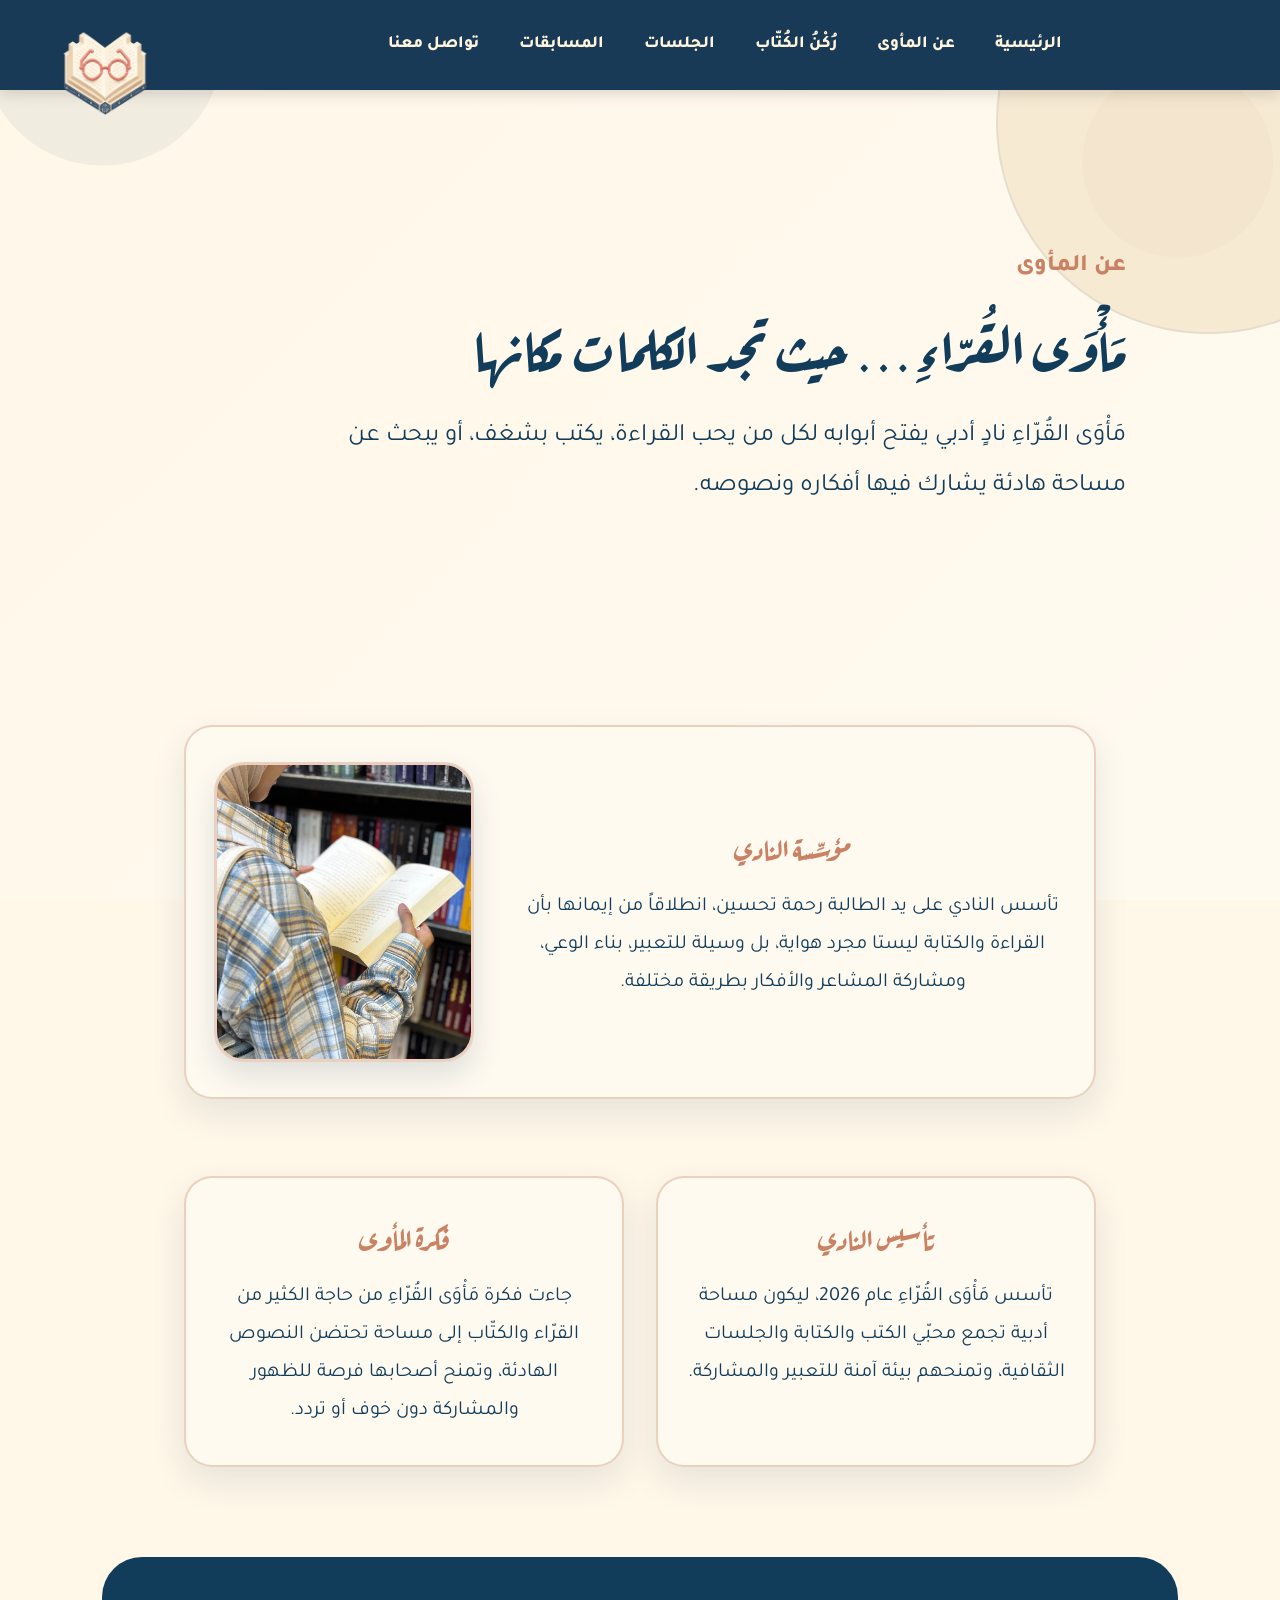
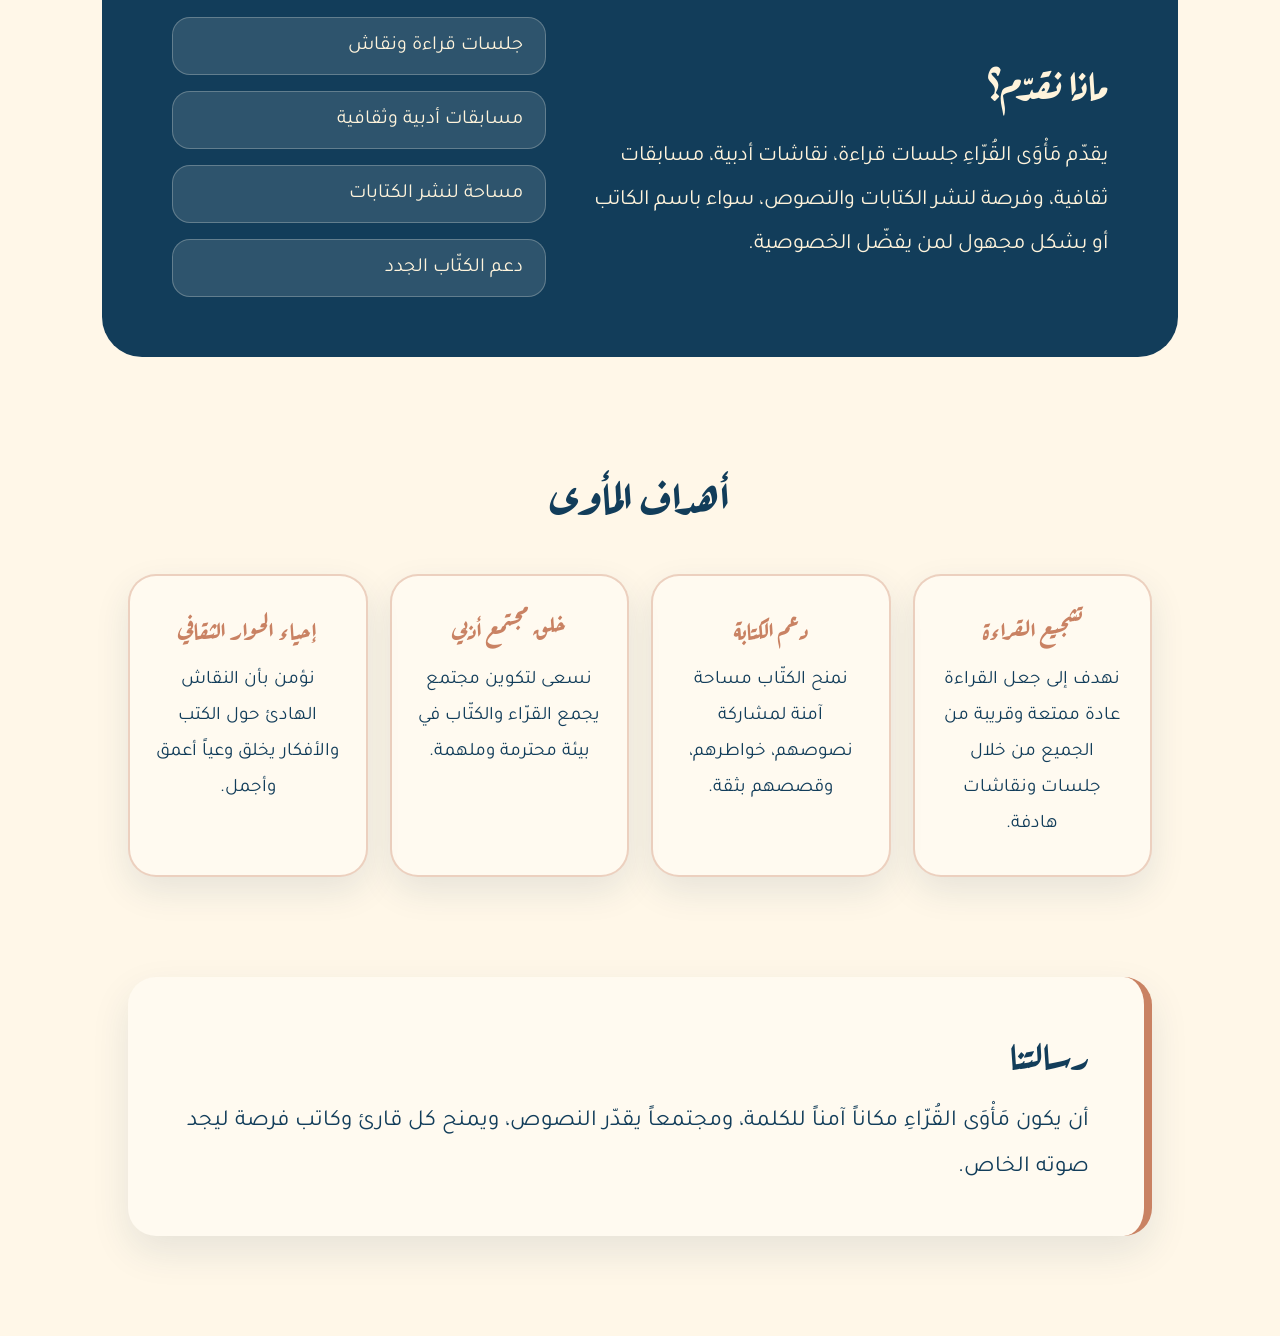
==== about.html @ 98de9f47 "Add files via upload" ====
<!DOCTYPE html>
<html lang="ar" dir="rtl">
<head>
  <meta charset="UTF-8">
  <meta name="viewport" content="width=device-width, initial-scale=1.0">
  <link rel="stylesheet" href="style.css">
  <link rel="icon" href="logo.png">
  <link href="https://fonts.googleapis.com/css2?family=Aref+Ruqaa:wght@400;700&display=swap" rel="stylesheet">
  <link href="https://fonts.googleapis.com/css2?family=Cairo:wght@500;700&display=swap" rel="stylesheet">
  <link href="https://fonts.googleapis.com/css2?family=Amiri:wght@400;700&display=swap" rel="stylesheet">
  <title>عن المأوى | مأوى القرّاء</title>
</head>
<body>
<header>
  <img src="logo.png" alt="شعار مأوى القرّاء" class="logo">
  <nav class="nav">
    <a href="index.html">الرئيسية</a>
    <a href="about.html">عن المأوى</a>
    <a href="writers.html">رُكْنُ الكُتّاب</a>
    <a href="sessions.html">الجلسات</a>
    <a href="competitions.html">المسابقات</a>
    <a href="contact.html">تواصل معنا</a>
  </nav>
</header>
<main class="about-page-new">
  <section class="about-intro">
    <span>عن المأوى</span>
    <h1>مَأْوَى القُرّاءِ… حيث تجد الكلمات مكانها</h1>
    <p>
      مَأْوَى القُرّاءِ نادٍ أدبي يفتح أبوابه لكل من يحب القراءة،
      يكتب بشغف، أو يبحث عن مساحة هادئة يشارك فيها أفكاره ونصوصه.
    </p>
  </section>

  <section class="about-details">
    <div class="info-card founder-card">
      <div class="founder-text">
        <h2>مؤسِّسة النادي</h2>
        <p>
          تأسس النادي على يد الطالبة رحمة تحسين، انطلاقاً من إيمانها بأن القراءة
          والكتابة ليستا مجرد هواية، بل وسيلة للتعبير، بناء الوعي، ومشاركة المشاعر
          والأفكار بطريقة مختلفة.
        </p>
      </div>
      <div class="founder-photo">
        <img src="founder.jpg" alt="مؤسِّسة النادي">
      </div>
    </div>

    <div class="info-card">
      <h2>تأسيس النادي</h2>
      <p>
        تأسس مَأْوَى القُرّاءِ عام 2026، ليكون مساحة أدبية تجمع محبّي الكتب
        والكتابة والجلسات الثقافية، وتمنحهم بيئة آمنة للتعبير والمشاركة.
      </p>
    </div>

    <div class="info-card">
      <h2>فكرة المأوى</h2>
      <p>
        جاءت فكرة مَأْوَى القُرّاءِ من حاجة الكثير من القرّاء والكتّاب إلى مساحة
        تحتضن النصوص الهادئة، وتمنح أصحابها فرصة للظهور والمشاركة دون خوف أو تردد.
      </p>
    </div>
  </section>

  <section class="club-section">
    <div class="club-text">
      <h2>ماذا نقدّم؟</h2>
      <p>
        يقدّم مَأْوَى القُرّاءِ جلسات قراءة، نقاشات أدبية، مسابقات ثقافية،
        وفرصة لنشر الكتابات والنصوص، سواء باسم الكاتب أو بشكل مجهول لمن
        يفضّل الخصوصية.
      </p>
    </div>

    <div class="club-points">
      <p>جلسات قراءة ونقاش</p>
      <p>مسابقات أدبية وثقافية</p>
      <p>مساحة لنشر الكتابات</p>
      <p>دعم الكتّاب الجدد</p>
    </div>
  </section>

  <section class="goals-new">
    <h2>أهداف المأوى</h2>
    <div class="goals-grid">
      <div class="goal-box">
        <h3>تشجيع القراءة</h3>
        <p>نهدف إلى جعل القراءة عادة ممتعة وقريبة من الجميع من خلال جلسات ونقاشات هادفة.</p>
      </div>
      <div class="goal-box">
        <h3>دعم الكتابة</h3>
        <p>نمنح الكتّاب مساحة آمنة لمشاركة نصوصهم، خواطرهم، وقصصهم بثقة.</p>
      </div>
      <div class="goal-box">
        <h3>خلق مجتمع أدبي</h3>
        <p>نسعى لتكوين مجتمع يجمع القرّاء والكتّاب في بيئة محترمة وملهمة.</p>
      </div>
      <div class="goal-box">
        <h3>إحياء الحوار الثقافي</h3>
        <p>نؤمن بأن النقاش الهادئ حول الكتب والأفكار يخلق وعياً أعمق وأجمل.</p>
      </div>
    </div>
  </section>

  <section class="about-message">
    <h2>رسالتنا</h2>
    <p>
      أن يكون مَأْوَى القُرّاءِ مكاناً آمناً للكلمة، ومجتمعاً يقدّر النصوص،
      ويمنح كل قارئ وكاتب فرصة ليجد صوته الخاص.
    </p>
  </section>
</main>
</body>
</html>
---- style.css ----
@import url('https://fonts.googleapis.com/css2?family=Aref+Ruqaa:wght@400;700&family=Amiri:wght@400;700&family=Cairo:wght@400;600;700;800&family=Tajawal:wght@400;500;700;800&display=swap');

:root {
  --blue: #123d5a;
  --blue-dark: #0f3048;
  --blue-header: #183a56;
  --cream: #fff7e8;
  --cream-light: #fffaf0;
  --cream-text: #fff4dc;
  --gold: #f4e6c8;
  --peach: #c98263;
  --peach-light: #d89a7a;
  --text: #2b4a60;
  --border: rgba(201, 130, 99, 0.35);
  --shadow: rgba(18, 61, 90, 0.12);
}

* {
  margin: 0;
  padding: 0;
  box-sizing: border-box;
}

html {
  scroll-behavior: smooth;
}

body {
  background-color: var(--cream);
  color: var(--blue);
  direction: rtl;
  font-family: 'Tajawal', sans-serif;
}

body,
input,
select,
textarea,
button,
a {
  font-family: 'Tajawal', sans-serif;
}

h1,
h2,
h3,
.writers-card h2,
.published-writings h2,
.writing-card h3 {
  font-family: 'Aref Ruqaa', serif;
}

a {
  text-decoration: none;
}

img {
  max-width: 100%;
  display: block;
}

header {
  width: 100%;
  height: 90px;
  background-color: var(--blue-header);
  display: flex;
  align-items: center;
  justify-content: center;
  position: relative;
  box-shadow: 0 4px 14px rgba(0, 0, 0, 0.14);
  overflow: visible;
  z-index: 20;
}

.logo {
  width: 140px;
  height: auto;
  position: absolute;
  left: 55px;
  top: 15px;
  z-index: 10;
}

.nav {
  display: flex;
  align-items: center;
  justify-content: center;
  gap: 70px;
}

.nav a {
  color: var(--cream-text);
  font-size: 18px;
  font-weight: 800;
  transition: 0.3s ease;
}

.nav a:hover,
.nav a:focus {
  color: #d98b6f;
  transform: translateY(-3px);
  outline: none;
}

.nav button:focus {
  border: 2px solid var(--peach-light);
  outline: none;
}

.hero {
  min-height: calc(100vh - 90px);
  background: linear-gradient(135deg, #f8f0e3, #fff9ee);
  display: flex;
  align-items: center;
  justify-content: space-around;
  gap: 45px;
  direction: rtl;
  position: relative;
  overflow: hidden;
  padding: 60px 8%;
}

.hero::before {
  content: '';
  position: absolute;
  width: 420px;
  height: 420px;
  background-color: rgba(232, 214, 176, 0.28);
  border-radius: 50%;
  top: -120px;
  right: -120px;
}

.hero::after {
  content: '';
  position: absolute;
  width: 300px;
  height: 300px;
  border: 2px solid rgba(24, 58, 86, 0.08);
  border-radius: 50%;
  bottom: -100px;
  left: -80px;
}

.hero-content {
  position: relative;
  z-index: 2;
  text-align: right;
}

.hero-content h1 {
  color: var(--blue-header);
  font-size: 62px;
  margin-bottom: 18px;
}

.hero-content p {
  color: var(--text);
  font-family: 'Amiri', serif;
  font-size: 26px;
  font-weight: 400;
  line-height: 1.8;
  margin-bottom: 32px;
}

.hero-content button,
.hero-btn {
  display: inline-block;
  background-color: var(--blue);
  color: var(--cream-text);
  border: 2px solid var(--peach);
  padding: 14px 42px;
  border-radius: 30px;
  font-size: 18px;
  font-weight: 800;
  cursor: pointer;
  transition: 0.3s ease;
}

.hero-content button:hover,
.hero-btn:hover {
  background-color: var(--blue-dark);
  transform: translateY(-3px);
}

.hero-logo {
  width: 330px;
  position: relative;
  z-index: 2;
  filter: drop-shadow(0 15px 25px rgba(0, 0, 0, 0.18));
}

.join-page,
.thanks-page {
  min-height: calc(100vh - 90px);
  background-color: var(--cream);
  display: flex;
  align-items: center;
  justify-content: center;
  padding: 70px 10%;
  direction: rtl;
  position: relative;
  overflow: hidden;
}

.join-card,
.thanks-card,
.writers-card {
  width: 100%;
  max-width: 780px;
  background-color: var(--cream-light);
  border: 2px solid var(--border);
  border-radius: 35px;
  padding: 55px 60px;
  text-align: center;
  box-shadow: 0 18px 45px var(--shadow);
  position: relative;
  z-index: 1;
}

.join-label,
.writers-label {
  display: inline-block;
  color: var(--peach);
  font-size: 22px;
  font-weight: 800;
  margin-bottom: 15px;
}

.join-card h1,
.writers-card h2 {
  color: var(--blue);
  font-size: 42px;
  margin-bottom: 18px;
}

.join-card p,
.form-note {
  color: var(--blue);
  font-size: 20px;
  line-height: 1.9;
  margin-bottom: 32px;
}

.join-form,
.writers-form {
  display: flex;
  flex-direction: column;
  gap: 18px;
}

.join-form input,
.join-form textarea,
.writers-form input,
.writers-form select,
.writers-form textarea {
  width: 100%;
  padding: 16px 20px;
  border: 2px solid var(--border);
  border-radius: 18px;
  background-color: #fff;
  color: var(--blue);
  font-size: 18px;
  outline: none;
  direction: rtl;
}

.join-form textarea,
.writers-form textarea {
  min-height: 150px;
  resize: vertical;
  line-height: 1.8;
}

.join-form input:focus,
.join-form textarea:focus,
.writers-form input:focus,
.writers-form select:focus,
.writers-form textarea:focus {
  border-color: var(--peach);
  box-shadow: 0 0 0 4px rgba(201, 130, 99, 0.12);
}

.join-form button,
.writers-form button,
.thanks-btn {
  align-self: center;
  display: inline-block;
  background-color: var(--blue);
  color: var(--cream-text);
  border: 2px solid var(--peach);
  padding: 14px 48px;
  border-radius: 30px;
  font-size: 20px;
  font-weight: 800;
  cursor: pointer;
  transition: 0.3s ease;
}

.join-form button:hover,
.writers-form button:hover,
.thanks-btn:hover {
  background-color: var(--blue-dark);
  transform: translateY(-3px);
  box-shadow: 0 8px 20px rgba(18, 61, 90, 0.15);
}

.thanks-page::before,
.about-hero::before {
  content: '';
  position: absolute;
  width: 420px;
  height: 420px;
  border-radius: 50%;
  background-color: rgba(238, 222, 190, 0.45);
  top: 40px;
  right: 80px;
  z-index: 0;
}

.thanks-page::after,
.about-hero::after {
  content: '';
  position: absolute;
  width: 320px;
  height: 320px;
  border: 3px solid rgba(18, 61, 90, 0.08);
  border-radius: 50%;
  bottom: 45px;
  left: 70px;
  z-index: 0;
}

.thanks-icon {
  width: 75px;
  height: 75px;
  margin: 0 auto 25px;
  background-color: var(--blue);
  color: var(--cream-text);
  border: 2px solid var(--peach);
  border-radius: 50%;
  display: flex;
  align-items: center;
  justify-content: center;
  font-size: 42px;
  font-weight: 800;
}

.thanks-card h1 {
  color: var(--blue);
  font-size: 44px;
  margin-bottom: 22px;
}

.thanks-card p {
  color: var(--blue);
  font-size: 23px;
  line-height: 2;
  margin-bottom: 35px;
}

.about-hero {
  min-height: calc(100vh - 90px);
  background-color: var(--cream);
  display: flex;
  align-items: center;
  justify-content: space-between;
  gap: 45px;
  padding: 80px 10%;
  direction: rtl;
  position: relative;
  overflow: hidden;
}

.about-text {
  width: 55%;
  position: relative;
  z-index: 1;
}

.about-text span,
.about-intro span {
  display: inline-block;
  color: var(--peach);
  font-size: 24px;
  font-weight: 800;
  margin-bottom: 18px;
}

.about-text h1 {
  color: var(--blue);
  font-size: 52px;
  line-height: 1.5;
  margin-bottom: 25px;
}

.about-text p {
  color: var(--blue);
  font-size: 24px;
  line-height: 2;
  max-width: 760px;
}

.about-image {
  width: 38%;
  display: flex;
  justify-content: center;
  position: relative;
  z-index: 1;
}

.about-image img {
  width: 360px;
  filter: drop-shadow(0 18px 30px rgba(18, 61, 90, 0.12));
}

.about-goals,
.published-writings,
.writers-form-section {
  background-color: var(--cream);
  padding: 70px 10% 100px;
  text-align: center;
  direction: rtl;
}

.about-goals h2,
.published-writings h2 {
  color: var(--blue);
  font-size: 44px;
  margin-bottom: 45px;
}

.goals-container,
.writings-list {
  display: grid;
  grid-template-columns: repeat(3, 1fr);
  gap: 28px;
}

.goal-card,
.writing-card,
.info-card,
.goal-box {
  background-color: var(--cream-light);
  border: 2px solid var(--border);
  border-radius: 28px;
  padding: 35px 28px;
  box-shadow: 0 14px 35px rgba(18, 61, 90, 0.10);
  transition: 0.3s ease;
}

.goal-card:hover,
.writing-card:hover,
.info-card:hover {
  transform: translateY(-7px);
  box-shadow: 0 20px 45px rgba(18, 61, 90, 0.14);
}

.goal-card h3,
.writing-type,
.writing-card small,
.info-card h2,
.goal-box h3 {
  color: var(--peach);
  font-weight: 800;
}

.goal-card h3,
.writing-card h3 {
  font-size: 28px;
  margin-bottom: 16px;
}

.goal-card p,
.writing-card p,
.info-card p,
.goal-box p {
  color: var(--blue);
  font-size: 19px;
  line-height: 1.9;
}

.about-page-new {
  background-color: var(--cream);
  color: var(--blue);
  direction: rtl;
  overflow: hidden;
}

.about-intro {
  min-height: calc(75vh - 90px);
  padding: 100px 12%;
  display: flex;
  flex-direction: column;
  justify-content: center;
  position: relative;
}

.about-intro::before {
  content: '';
  position: absolute;
  width: 520px;
  height: 520px;
  border-radius: 50%;
  background-color: rgba(238, 222, 190, 0.55);
  left: -120px;
  top: 40px;
}

.about-intro h1,
.about-intro p,
.about-intro span {
  position: relative;
  z-index: 1;
}

.about-intro h1 {
  max-width: 850px;
  font-size: 58px;
  line-height: 1.5;
  margin-bottom: 25px;
}

.about-intro p {
  max-width: 850px;
  font-size: 25px;
  line-height: 2;
}

.about-details {
  padding: 50px 10% 90px;
  display: grid;
  grid-template-columns: repeat(2, minmax(300px, 440px));
  justify-content: center;
  gap: 32px;
}

.info-card h2 {
  font-size: 32px;
  margin-bottom: 20px;
  text-align: center;
}

.info-card p {
  text-align: center;
}

.club-section {
  background-color: var(--blue);
  color: var(--cream-text);
  margin: 0 8%;
  border-radius: 40px;
  padding: 60px 70px;
  display: flex;
  align-items: center;
  justify-content: space-between;
  gap: 45px;
}

.club-text {
  width: 55%;
}

.club-text h2 {
  font-size: 42px;
  margin-bottom: 22px;
}

.club-text p {
  font-size: 22px;
  line-height: 2;
}

.club-points {
  width: 40%;
  display: grid;
  grid-template-columns: 1fr;
  gap: 16px;
}

.club-points p {
  background-color: rgba(255, 250, 240, 0.12);
  border: 1px solid rgba(255, 250, 240, 0.25);
  border-radius: 18px;
  padding: 16px 22px;
  font-size: 20px;
}

.goals-new {
  padding: 100px 10%;
  text-align: center;
}

.goals-new h2 {
  font-size: 46px;
  margin-bottom: 45px;
}

.goals-grid {
  display: grid;
  grid-template-columns: repeat(4, 1fr);
  gap: 22px;
}

.goal-box {
  padding: 32px 25px;
}

.goal-box h3 {
  font-size: 25px;
  margin-bottom: 16px;
}

.about-message {
  margin: 0 10% 100px;
  background-color: var(--cream-light);
  border-right: 8px solid var(--peach);
  border-radius: 28px;
  padding: 45px 55px;
  box-shadow: 0 16px 38px rgba(18, 61, 90, 0.10);
}

.about-message h2 {
  font-size: 38px;
  margin-bottom: 18px;
}

.about-message p {
  font-size: 23px;
  line-height: 2;
}

.founder-card {
  grid-column: 1 / -1;
  max-width: 980px;
  margin: 0 auto 45px;
  display: flex;
  align-items: center;
  justify-content: center;
  gap: 45px;
  padding: 45px 55px;
  text-align: right;
}

.founder-photo {
  width: 260px;
  height: 300px;
  flex-shrink: 0;
  border-radius: 30px;
  overflow: hidden;
  border: 3px solid var(--border);
  box-shadow: 0 14px 30px rgba(18, 61, 90, 0.14);
}

.founder-photo img {
  width: 100%;
  height: 100%;
  object-fit: cover;
  object-position: center;
}

.founder-text {
  max-width: 560px;
}

.founder-text h2 {
  color: var(--peach);
  font-size: 34px;
  margin-bottom: 20px;
}

.founder-text p {
  color: var(--blue);
  font-size: 21px;
  line-height: 2;
}

.published-writings {
  padding-top: 70px;
}

.published-writings h2 {
  margin-bottom: 12px;
}

.published-note {
  color: var(--peach);
  font-size: 21px;
  margin-bottom: 45px;
}

.writing-card {
  text-align: right;
}

.writing-type {
  display: inline-block;
  font-size: 18px;
  margin-bottom: 14px;
}

.writing-card p {
  margin-bottom: 20px;
  white-space: pre-line;
}

.writing-card small {
  font-size: 16px;
}

.writers-form-section {
  padding-bottom: 50px;
  display: flex;
  justify-content: center;
}

.writers-card {
  overflow: hidden;
}

.writers-card::before {
  content: '';
  position: absolute;
  width: 180px;
  height: 180px;
  border-radius: 50%;
  background-color: rgba(238, 222, 190, 0.35);
  top: -70px;
  right: -70px;
}

.writers-card > * {
  position: relative;
  z-index: 1;
}

@media (max-width: 1000px) {
  header {
    height: auto;
    min-height: 90px;
    padding: 18px 20px;
  }

  .logo {
    position: static;
    width: 115px;
    margin-left: 25px;
  }

  .nav {
    gap: 28px;
    flex-wrap: wrap;
  }

  .hero,
  .about-hero,
  .club-section,
  .founder-card {
    flex-direction: column;
    text-align: center;
  }

  .hero-content,
  .about-text {
    text-align: center;
  }

  .about-text,
  .about-image,
  .club-text,
  .club-points {
    width: 100%;
  }

  .goals-container,
  .writings-list,
  .goals-grid {
    grid-template-columns: repeat(2, 1fr);
  }
}

@media (max-width: 650px) {
  .nav {
    gap: 16px;
  }

  .nav a {
    font-size: 15px;
  }

  .hero-content h1,
  .about-intro h1 {
    font-size: 40px;
  }

  .hero-content p,
  .about-intro p,
  .about-text p,
  .thanks-card p {
    font-size: 19px;
  }

  .join-card,
  .thanks-card,
  .writers-card,
  .about-message,
  .club-section,
  .founder-card {
    padding: 35px 25px;
  }

  .goals-container,
  .writings-list,
  .goals-grid,
  .about-details {
    grid-template-columns: 1fr;
  }
}
.page-section {
  min-height: calc(100vh - 90px);
  background-color: #fff7e8;
  padding: 90px 10%;
  text-align: center;
  direction: rtl;
}

.section-label {
  display: inline-block;
  color: #c98263;
  font-size: 22px;
  font-weight: bold;
  margin-bottom: 16px;
}

.page-section h1,
.contact-card h1 {
  color: #123d5a;
  font-size: 48px;
  margin-bottom: 22px;
}

.page-section > p,
.contact-card p {
  color: #123d5a;
  font-size: 22px;
  line-height: 2;
  max-width: 850px;
  margin: 0 auto 45px;
}

.cards-grid {
  display: grid;
  grid-template-columns: repeat(3, 1fr);
  gap: 28px;
  margin-top: 35px;
}

.info-card {
  background-color: #fffaf0;
  border: 2px solid rgba(201, 130, 99, 0.35);
  border-radius: 28px;
  padding: 35px 28px;
  box-shadow: 0 14px 35px rgba(18, 61, 90, 0.10);
  transition: 0.3s;
}

.info-card:hover {
  transform: translateY(-7px);
}

.info-card h2 {
  color: #c98263;
  font-size: 30px;
  margin-bottom: 18px;
}

.info-card p {
  color: #123d5a;
  font-size: 20px;
  line-height: 1.9;
}

.contact-page {
  min-height: calc(100vh - 90px);
  background-color: #fff7e8;
  display: flex;
  justify-content: center;
  align-items: center;
  padding: 80px 10%;
  direction: rtl;
}

.contact-card {
  width: 100%;
  max-width: 760px;
  background-color: #fffaf0;
  border: 2px solid rgba(201, 130, 99, 0.35);
  border-radius: 35px;
  padding: 55px 60px;
  text-align: center;
  box-shadow: 0 18px 45px rgba(18, 61, 90, 0.12);
}

.contact-form {
  display: flex;
  flex-direction: column;
  gap: 18px;
}

.contact-form input,
.contact-form textarea {
  width: 100%;
  padding: 16px 20px;
  border: 2px solid rgba(201, 130, 99, 0.35);
  border-radius: 18px;
  background-color: #fff;
  color: #123d5a;
  font-size: 18px;
  outline: none;
  direction: rtl;
  font-family: 'Tajawal', sans-serif;
}

.contact-form textarea {
  min-height: 150px;
  resize: none;
  line-height: 1.8;
}

.contact-form input:focus,
.contact-form textarea:focus {
  border-color: #c98263;
  box-shadow: 0 0 0 4px rgba(201, 130, 99, 0.12);
}

.contact-form button {
  align-self: center;
  background-color: #123d5a;
  color: #fff4dc;
  border: 2px solid #c98263;
  padding: 14px 48px;
  border-radius: 30px;
  font-size: 20px;
  font-weight: bold;
  cursor: pointer;
  transition: 0.3s;
}

.contact-form button:hover {
  background-color: #0f3048;
  transform: translateY(-3px);
}

@media (max-width: 900px) {
  .cards-grid {
    grid-template-columns: 1fr;
  }

  .page-section h1,
  .contact-card h1 {
    font-size: 38px;
  }

  .page-section > p,
  .contact-card p {
    font-size: 20px;
  }
}
.empty-card {
  max-width: 720px;
  margin: 40px auto 0;
  background-color: #fffaf0;
  border: 2px solid rgba(201, 130, 99, 0.35);
  border-radius: 35px;
  padding: 55px 60px;
  text-align: center;
  box-shadow: 0 18px 45px rgba(18, 61, 90, 0.12);
}

.empty-card h2 {
  color: #123d5a;
  font-size: 34px;
  margin-bottom: 20px;
}

.empty-card p {
  color: #123d5a;
  font-size: 22px;
  line-height: 2;
}

.contact-links {
  display: flex;
  flex-direction: column;
  gap: 18px;
  margin-top: 35px;
  align-items: center;
}

.contact-links a {
  width: 100%;
  max-width: 430px;
  text-decoration: none;
  background-color: #123d5a;
  color: #fff4dc;
  border: 2px solid #c98263;
  border-radius: 28px;
  padding: 15px 25px;
  font-size: 20px;
  font-weight: bold;
  transition: 0.3s;
  font-family: 'Tajawal', sans-serif;
}

.contact-links a:hover {
  background-color: #0f3048;
  transform: translateY(-3px);
  box-shadow: 0 8px 20px rgba(18, 61, 90, 0.15);
}
.team-section {
  background-color: #fff7e8;
  padding: 90px 8%;
  direction: rtl;
  overflow: hidden;
}

.team-heading {
  text-align: center;
  margin-bottom: 55px;
}

.team-heading span {
  display: inline-block;
  color: #c98263;
  font-size: 22px;
  font-weight: 800;
  margin-bottom: 12px;
}

.team-heading h2 {
  color: #123d5a;
  font-size: 48px;
  margin-bottom: 15px;
  font-family: 'Aref Ruqaa', serif;
}

.team-heading p {
  color: #2b4a60;
  font-size: 21px;
  line-height: 1.9;
  max-width: 720px;
  margin: 0 auto;
}

.team-slider {
  display: flex;
  gap: 28px;
  overflow-x: auto;
  scroll-snap-type: x mandatory;
  padding: 15px 5px 35px;
}

.team-slider::-webkit-scrollbar {
  height: 8px;
}

.team-slider::-webkit-scrollbar-track {
  background-color: rgba(18, 61, 90, 0.08);
  border-radius: 20px;
}

.team-slider::-webkit-scrollbar-thumb {
  background-color: #c98263;
  border-radius: 20px;
}

.team-card {
  min-width: 285px;
  background-color: #fffaf0;
  border: 2px solid rgba(18, 61, 90, 0.85);
  border-radius: 32px;
  padding: 38px 25px 35px;
  text-align: center;
  box-shadow: 10px 12px 0 rgba(18, 61, 90, 0.10);
  scroll-snap-align: center;
  transition: 0.3s ease;
}

.team-card:hover {
  transform: translateY(-8px);
  box-shadow: 12px 16px 0 rgba(18, 61, 90, 0.13);
}

.team-img {
  width: 145px;
  height: 145px;
  margin: 0 auto 28px;
  border-radius: 50%;
  padding: 6px;
  background-color: #ffd9b0;
  position: relative;
}

.team-img::after {
  content: "";
  position: absolute;
  width: 100%;
  height: 100%;
  background-color: #07143b;
  border-radius: 50%;
  right: -9px;
  bottom: -9px;
  z-index: 0;
}

.team-img img {
  width: 100%;
  height: 100%;
  object-fit: cover;
  object-position: center;
  border-radius: 50%;
  position: relative;
  z-index: 1;
}

.empty-photo {
  background: linear-gradient(135deg, #ffe2b6, #e26f58);
}

.empty-photo::before {
  content: "";
  width: 100%;
  height: 100%;
  background-color: #e96b56;
  border-radius: 50%;
  display: block;
  position: relative;
  z-index: 1;
}

.team-card h3 {
  color: #07143b;
  font-size: 28px;
  margin-bottom: 10px;
  font-family: 'Tajawal', sans-serif;
  font-weight: 800;
}

.team-card p {
  color: #c98263;
  font-size: 19px;
  font-weight: 700;
}

@media (max-width: 768px) {
  .team-section {
    padding: 70px 6%;
  }

  .team-heading h2 {
    font-size: 38px;
  }

  .team-card {
    min-width: 250px;
  }

  .team-img {
    width: 125px;
    height: 125px;
  }
}
/* خلفية موحدة لكل صفحات الموقع */
body {
  background-color: #fff7e8;
  background-image:
    radial-gradient(circle at 8% 5%, rgba(18, 61, 90, 0.06) 0 120px, transparent 121px),
    radial-gradient(circle at 92% 18%, rgba(201, 130, 99, 0.08) 0 95px, transparent 96px),
    linear-gradient(135deg, #fff7e8, #fffaf0);
  background-attachment: fixed;
}

/* نخلي السكشنات تاخذ نفس الخلفية وما تختلف */
.hero,
.about-page-new,
.about-intro,
.about-details,
.goals-new,
.page-section,
.contact-page,
.join-page,
.thanks-page,
.writers-form-section,
.published-writings,
.team-section {
  background: transparent !important;
}

/* زخرفة ناعمة موحدة للصفحات الداخلية */
.page-section,
.contact-page,
.join-page,
.thanks-page,
.writers-form-section,
.published-writings,
.about-intro,
.team-section {
  position: relative;
  overflow: hidden;
}

.page-section::before,
.contact-page::before,
.join-page::before,
.thanks-page::before,
.writers-form-section::before,
.published-writings::before,
.about-intro::before,
.team-section::before {
  content: "";
  position: absolute;
  width: 420px;
  height: 420px;
  border: 2px solid rgba(18, 61, 90, 0.07);
  border-radius: 50%;
  top: -180px;
  right: -140px;
  z-index: 0;
}

.page-section > *,
.contact-page > *,
.join-page > *,
.thanks-page > *,
.writers-form-section > *,
.published-writings > *,
.about-intro > *,
.team-section > * {
  position: relative;
  z-index: 1;
}
.team-icon-link {
  width: 42px;
  height: 42px;
  background-color: #fff4dc;
  color: #123d5a !important;
  border: 2px solid #c98263;
  border-radius: 50%;
  display: flex;
  align-items: center;
  justify-content: center;
  font-size: 22px !important;
  transition: 0.3s ease;
}

.team-icon-link:hover {
  background-color: #c98263;
  color: #fff4dc !important;
  transform: translateY(-3px);
}
.logo {
  width: 120px;
  height: auto;
  position: absolute;
  left: 45px;
  top: 12px;
  z-index: 10;
}

.nav {
  display: flex;
  gap: 40px;
  align-items: center;
  justify-content: center;
  padding-left: 170px;
}

.nav a {
  font-size: 17px;
  font-weight: 800;
}
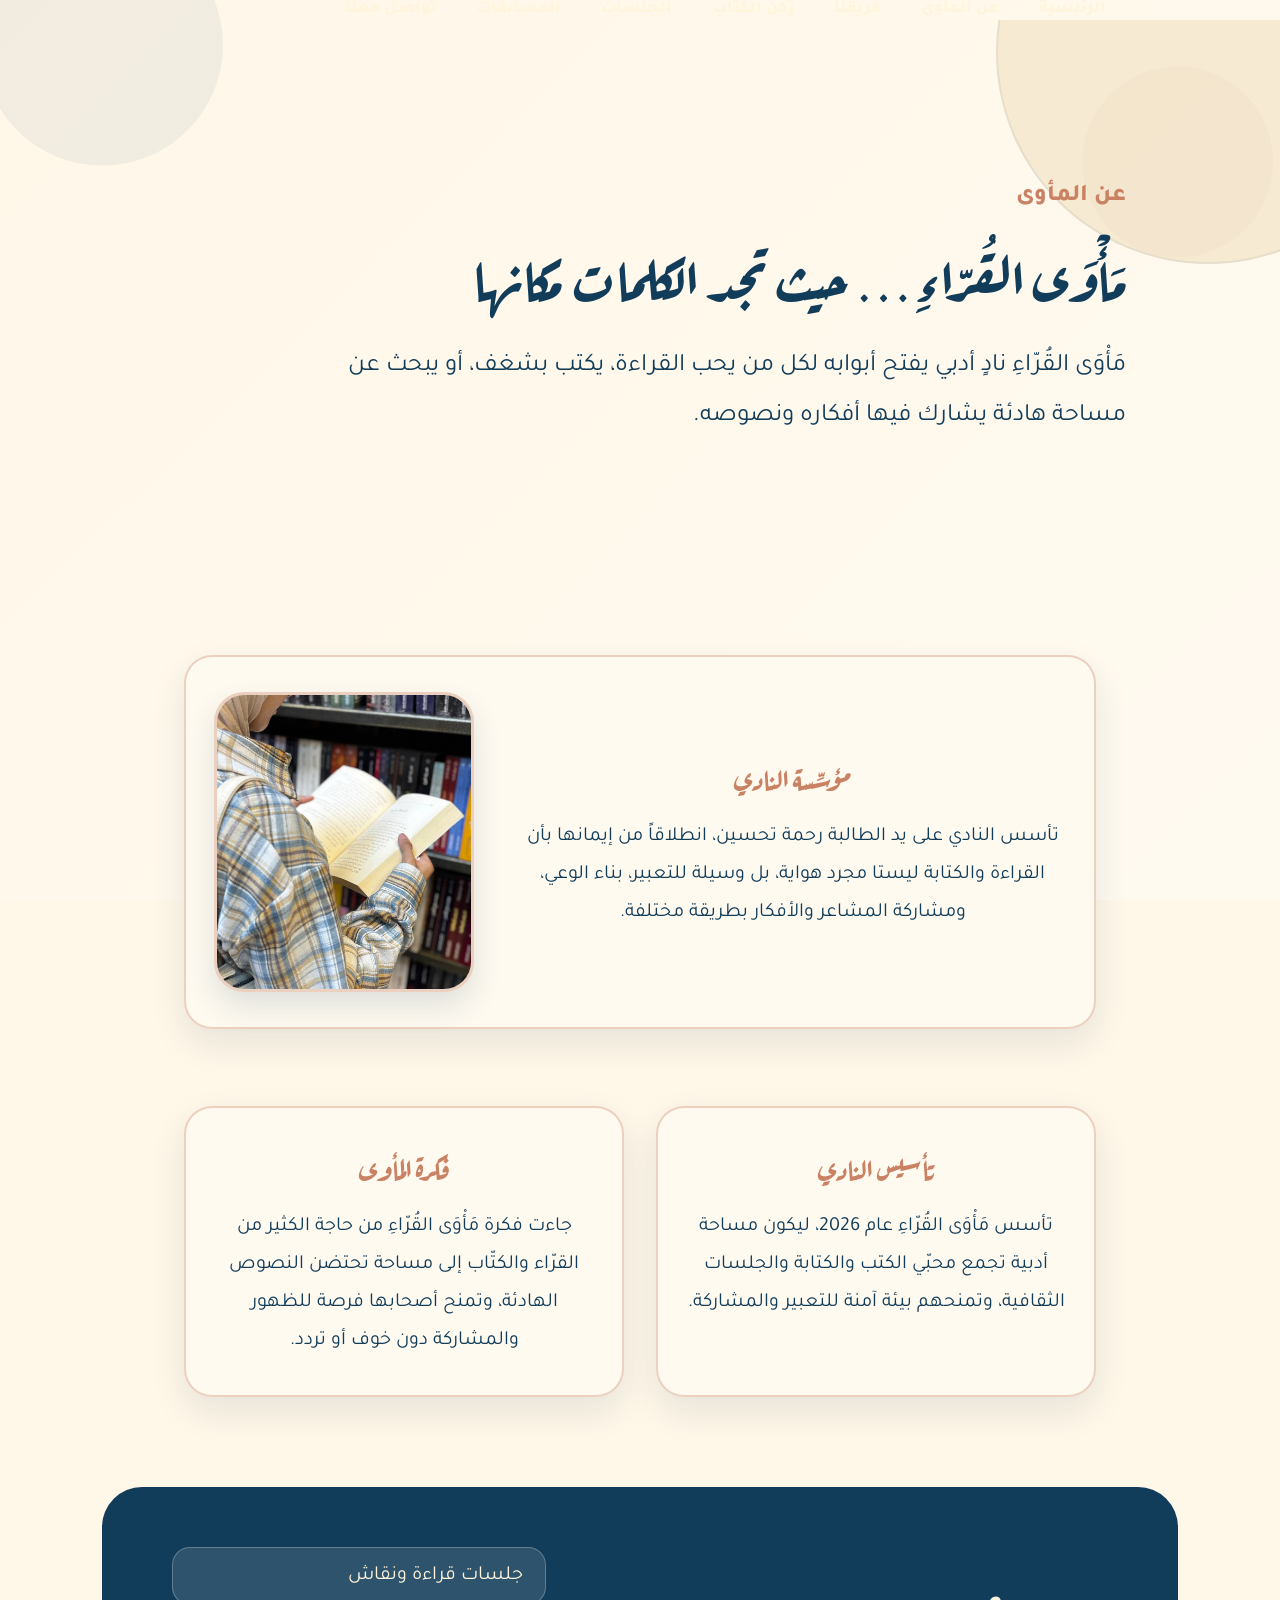
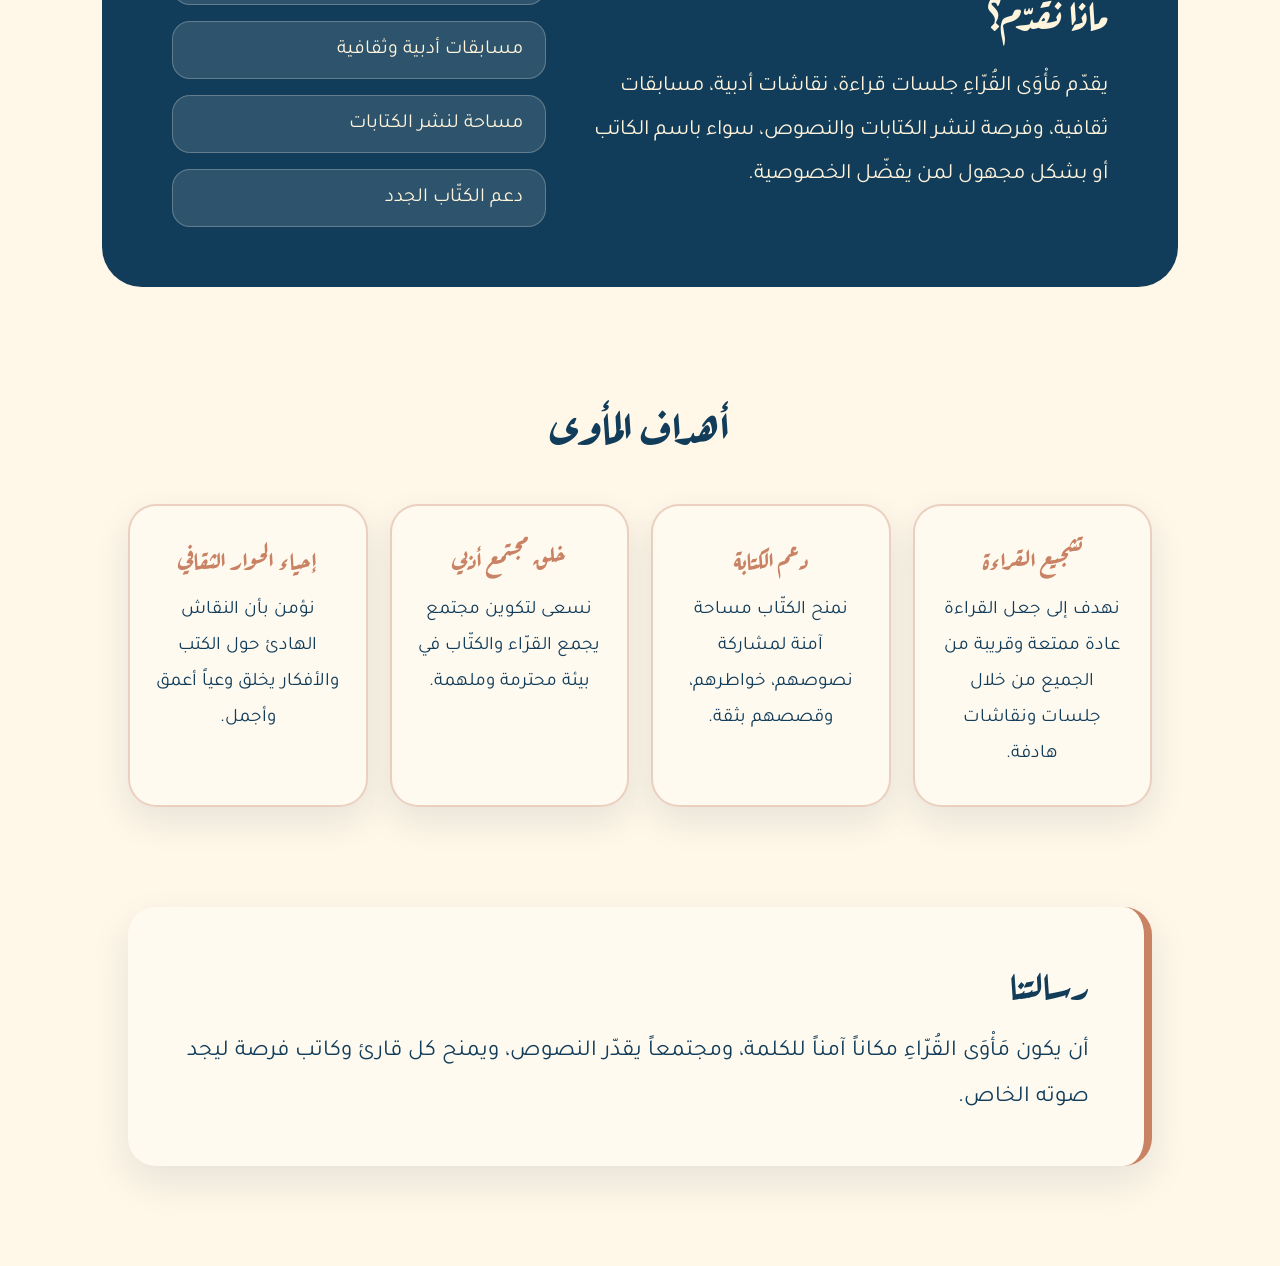
==== commit e04041ef: "Replace header with updated navigation menu" ====
--- a/about.html
+++ b/about.html
@@ -11,17 +11,15 @@
   <title>عن المأوى | مأوى القرّاء</title>
 </head>
 <body>
-<header>
-  <img src="logo.png" alt="شعار مأوى القرّاء" class="logo">
-  <nav class="nav">
-    <a href="index.html">الرئيسية</a>
-    <a href="about.html">عن المأوى</a>
-    <a href="writers.html">رُكْنُ الكُتّاب</a>
-    <a href="sessions.html">الجلسات</a>
-    <a href="competitions.html">المسابقات</a>
-    <a href="contact.html">تواصل معنا</a>
-  </nav>
-</header>
+<nav class="nav" id="navMenu">
+  <a href="index.html">الرئيسية</a>
+  <a href="about.html">عن المأوى</a>
+  <a href="index.html#team">فريقنا</a>
+  <a href="writers.html">رُكْنُ الكُتّاب</a>
+  <a href="sessions.html">الجلسات</a>
+  <a href="competitions.html">المسابقات</a>
+  <a href="contact.html">تواصل معنا</a>
+</nav>
 <main class="about-page-new">
   <section class="about-intro">
     <span>عن المأوى</span>
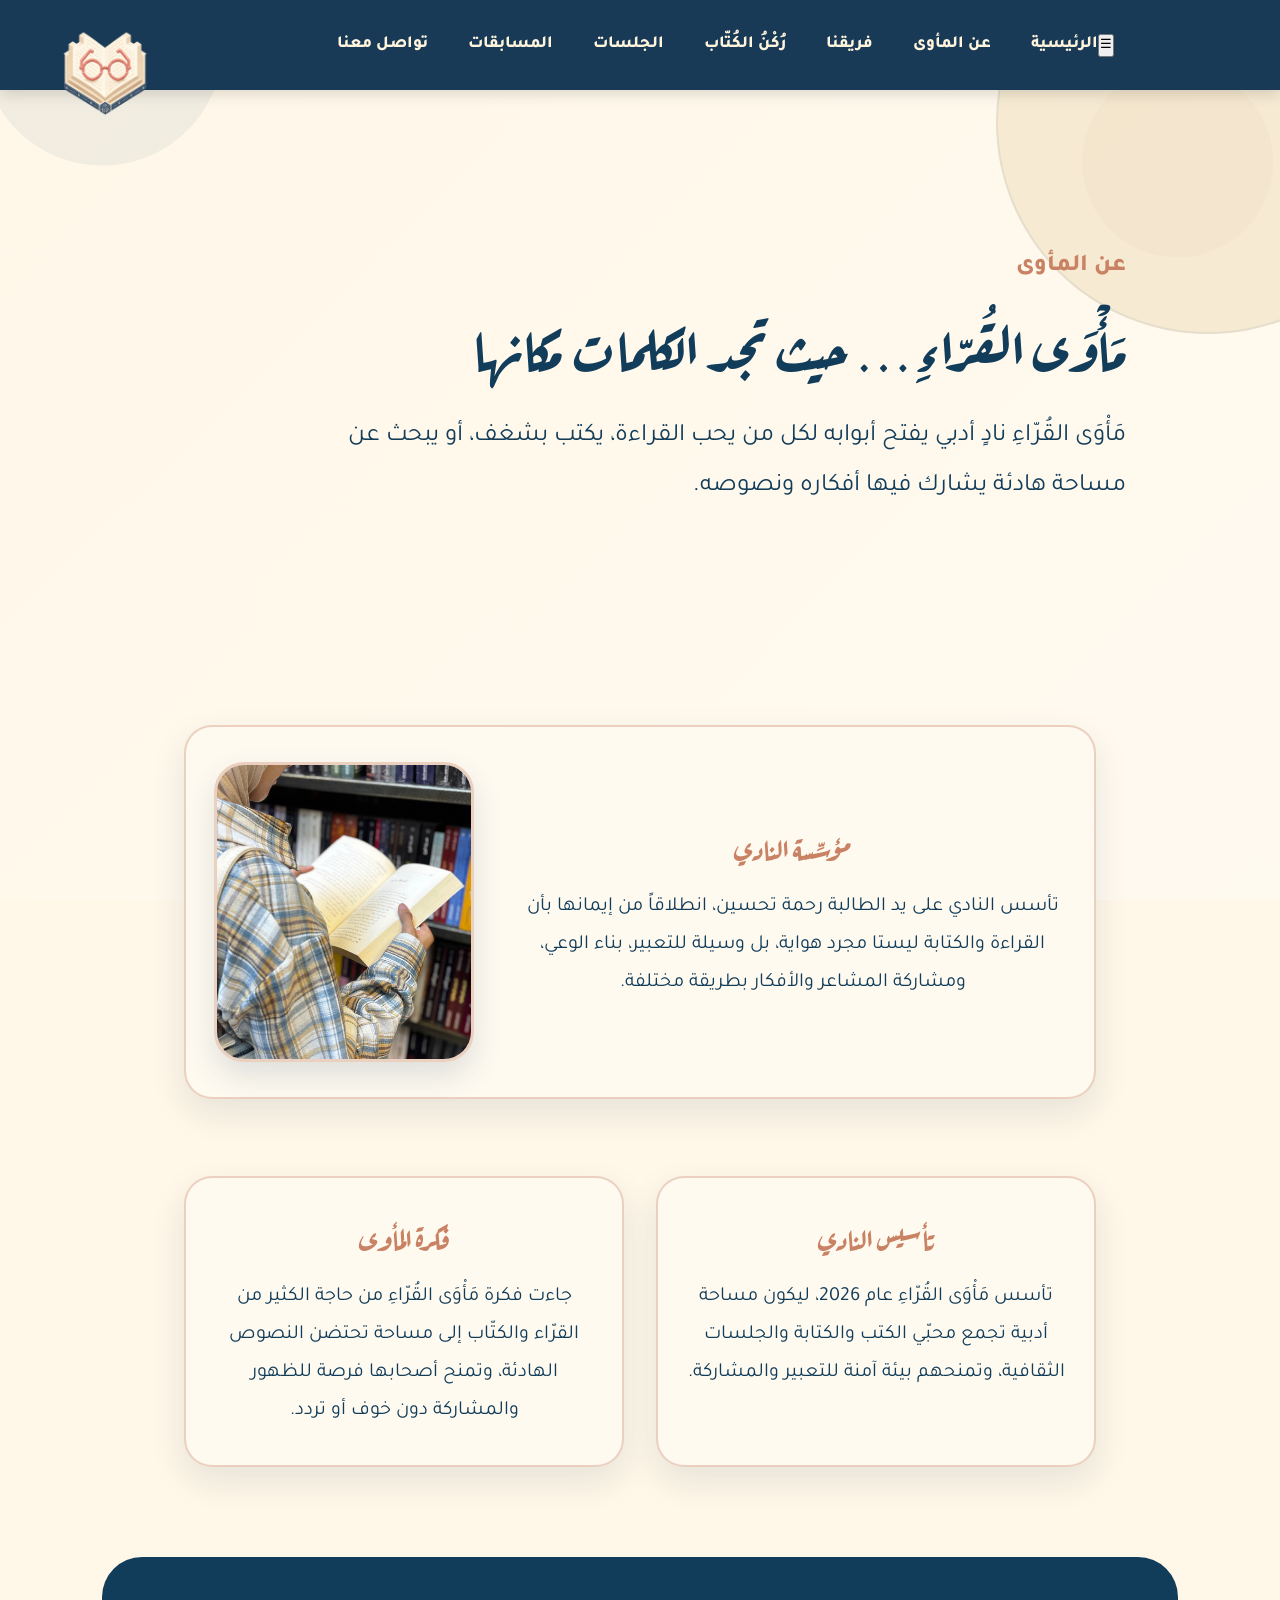
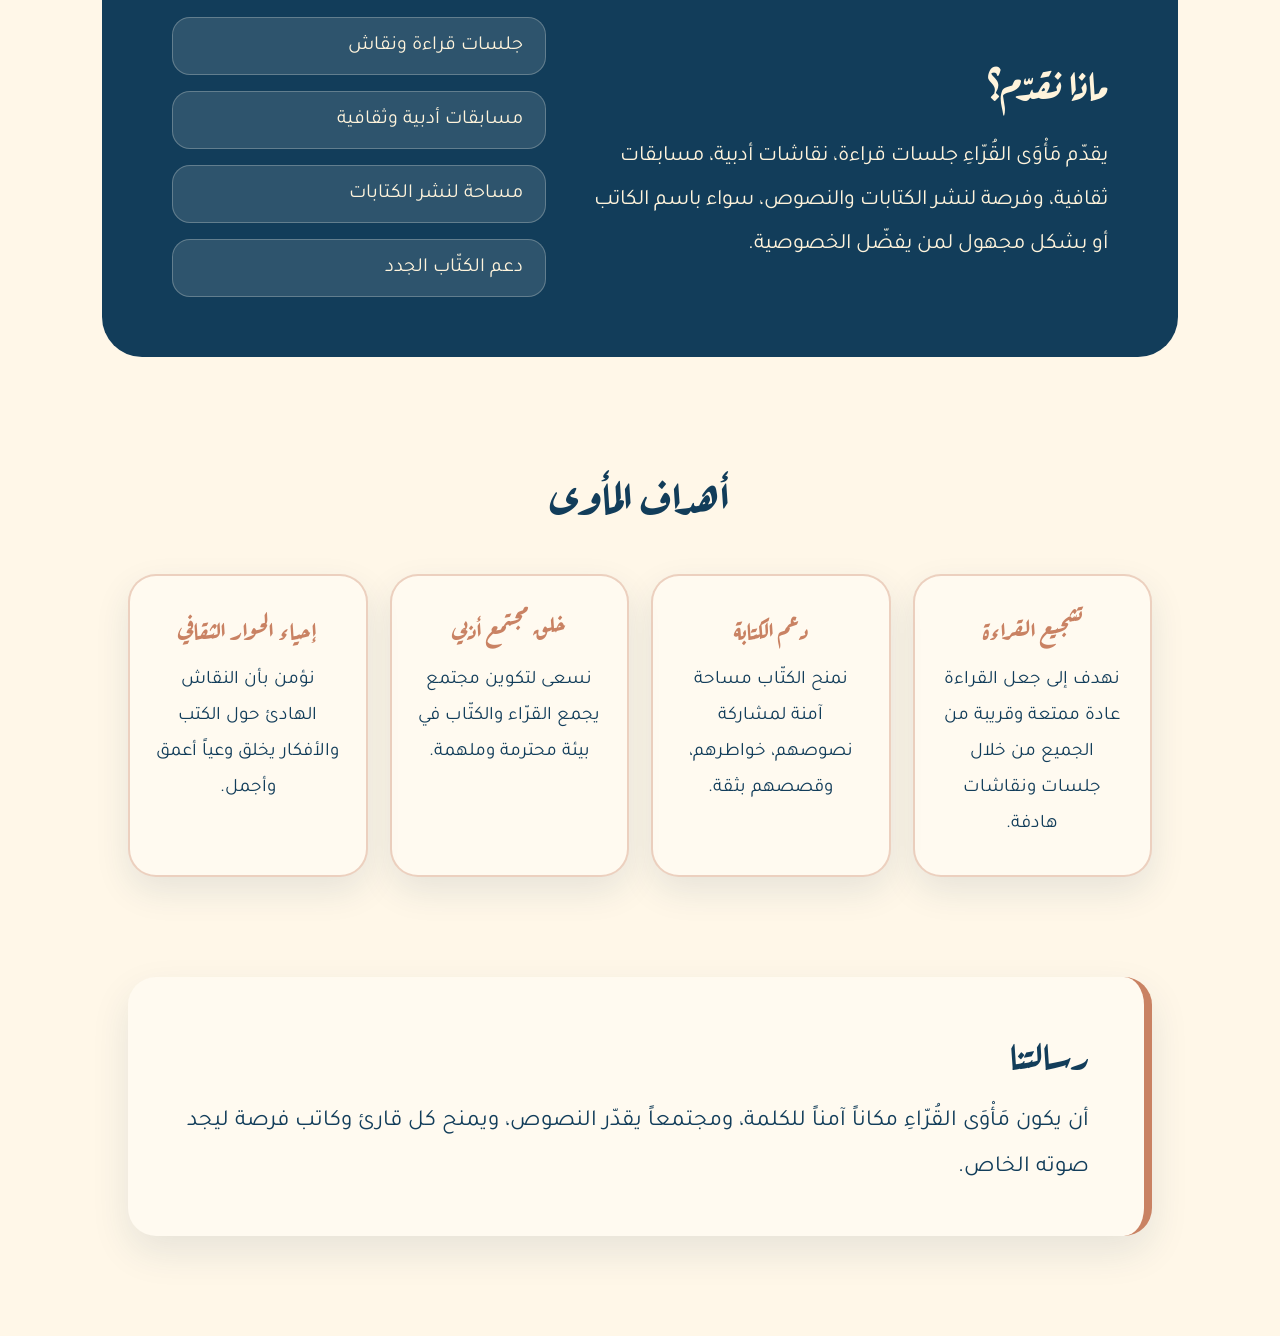
==== commit f5a23398: "Add files via upload" ====
--- a/about.html
+++ b/about.html
@@ -11,15 +11,21 @@
   <title>عن المأوى | مأوى القرّاء</title>
 </head>
 <body>
-<nav class="nav" id="navMenu">
-  <a href="index.html">الرئيسية</a>
-  <a href="about.html">عن المأوى</a>
-  <a href="index.html#team">فريقنا</a>
-  <a href="writers.html">رُكْنُ الكُتّاب</a>
-  <a href="sessions.html">الجلسات</a>
-  <a href="competitions.html">المسابقات</a>
-  <a href="contact.html">تواصل معنا</a>
-</nav>
+<header>
+  <img src="logo.png" alt="شعار مأوى القرّاء" class="logo">
+
+  <button class="menu-toggle" id="menuToggle">☰</button>
+
+  <nav class="nav" id="navMenu">
+    <a href="index.html">الرئيسية</a>
+    <a href="about.html">عن المأوى</a>
+    <a href="about.html#team">فريقنا</a>
+    <a href="writers.html">رُكْنُ الكُتّاب</a>
+    <a href="sessions.html">الجلسات</a>
+    <a href="competitions.html">المسابقات</a>
+    <a href="contact.html">تواصل معنا</a>
+  </nav>
+</header>
 <main class="about-page-new">
   <section class="about-intro">
     <span>عن المأوى</span>
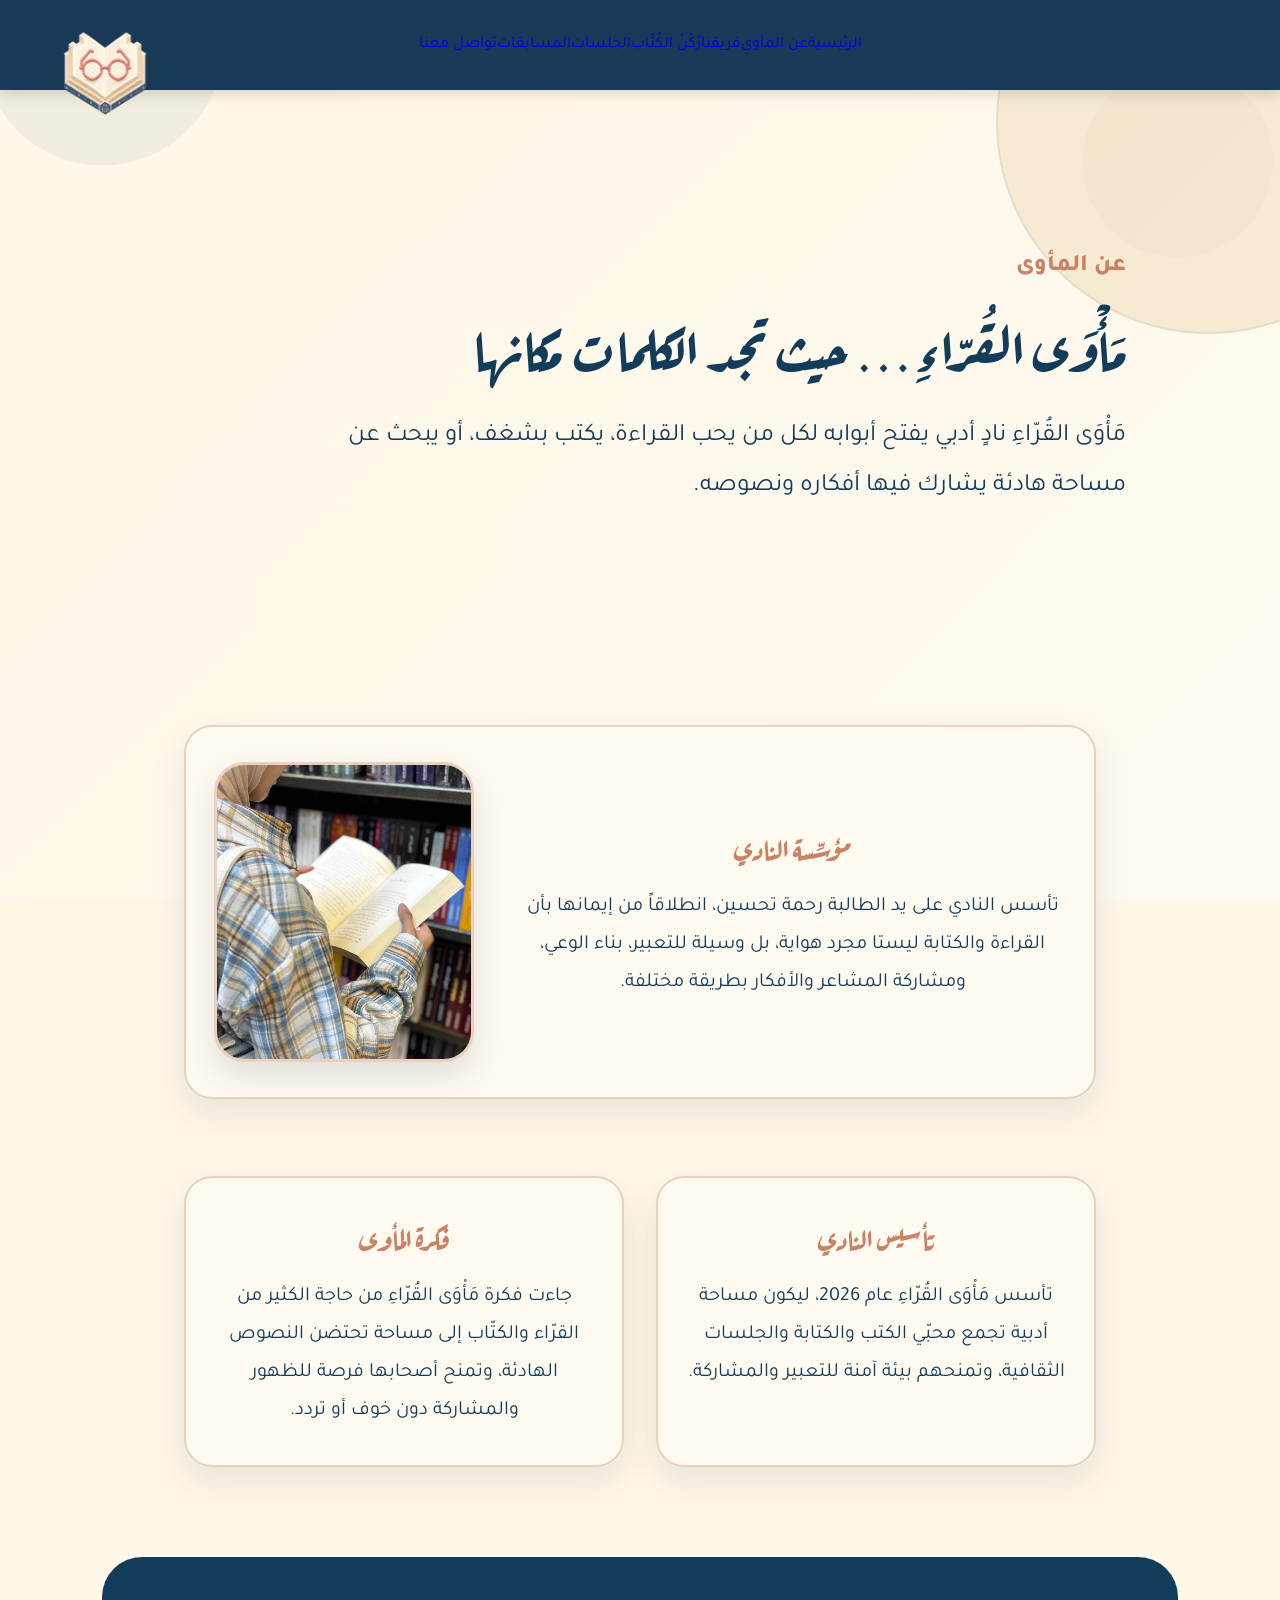
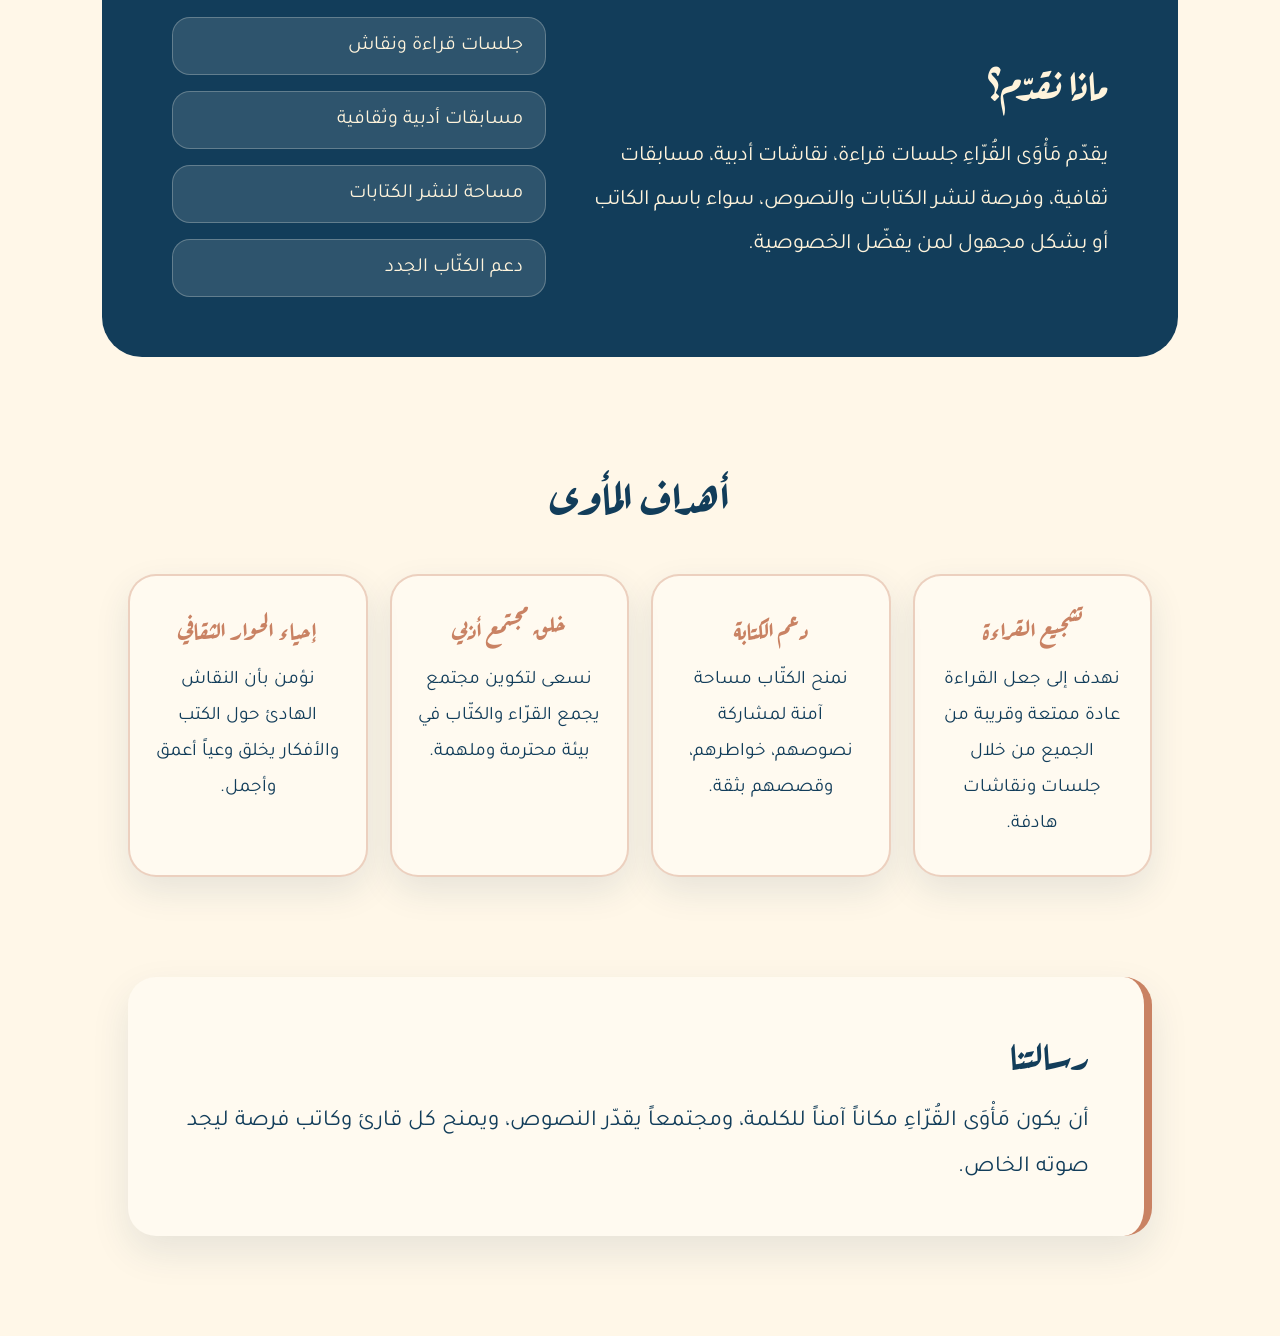
==== commit f9e7a0a1: "Update about.html" ====
--- a/about.html
+++ b/about.html
@@ -13,13 +13,9 @@
 <body>
 <header>
   <img src="logo.png" alt="شعار مأوى القرّاء" class="logo">
-
-  <button class="menu-toggle" id="menuToggle">☰</button>
-
-  <nav class="nav" id="navMenu">
     <a href="index.html">الرئيسية</a>
     <a href="about.html">عن المأوى</a>
-    <a href="about.html#team">فريقنا</a>
+    <a href="index.html#team">فريقنا</a>
     <a href="writers.html">رُكْنُ الكُتّاب</a>
     <a href="sessions.html">الجلسات</a>
     <a href="competitions.html">المسابقات</a>
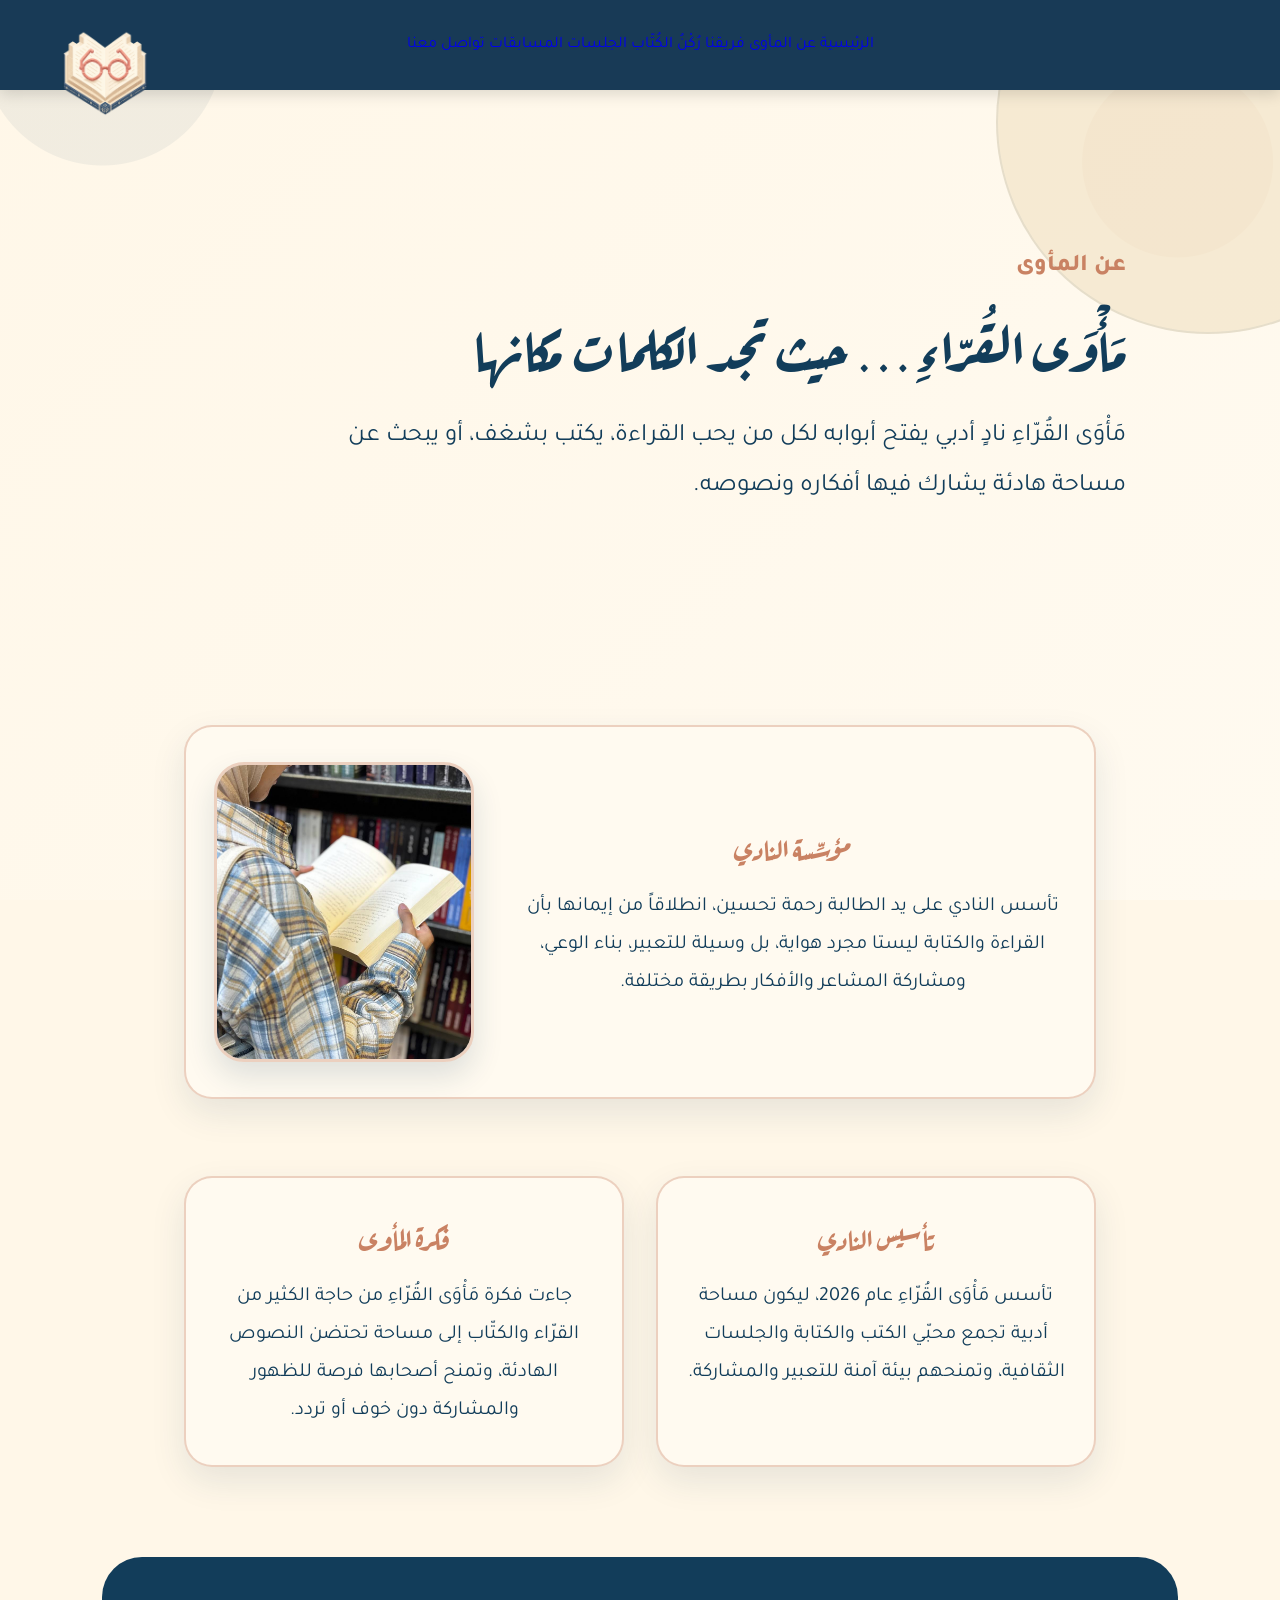
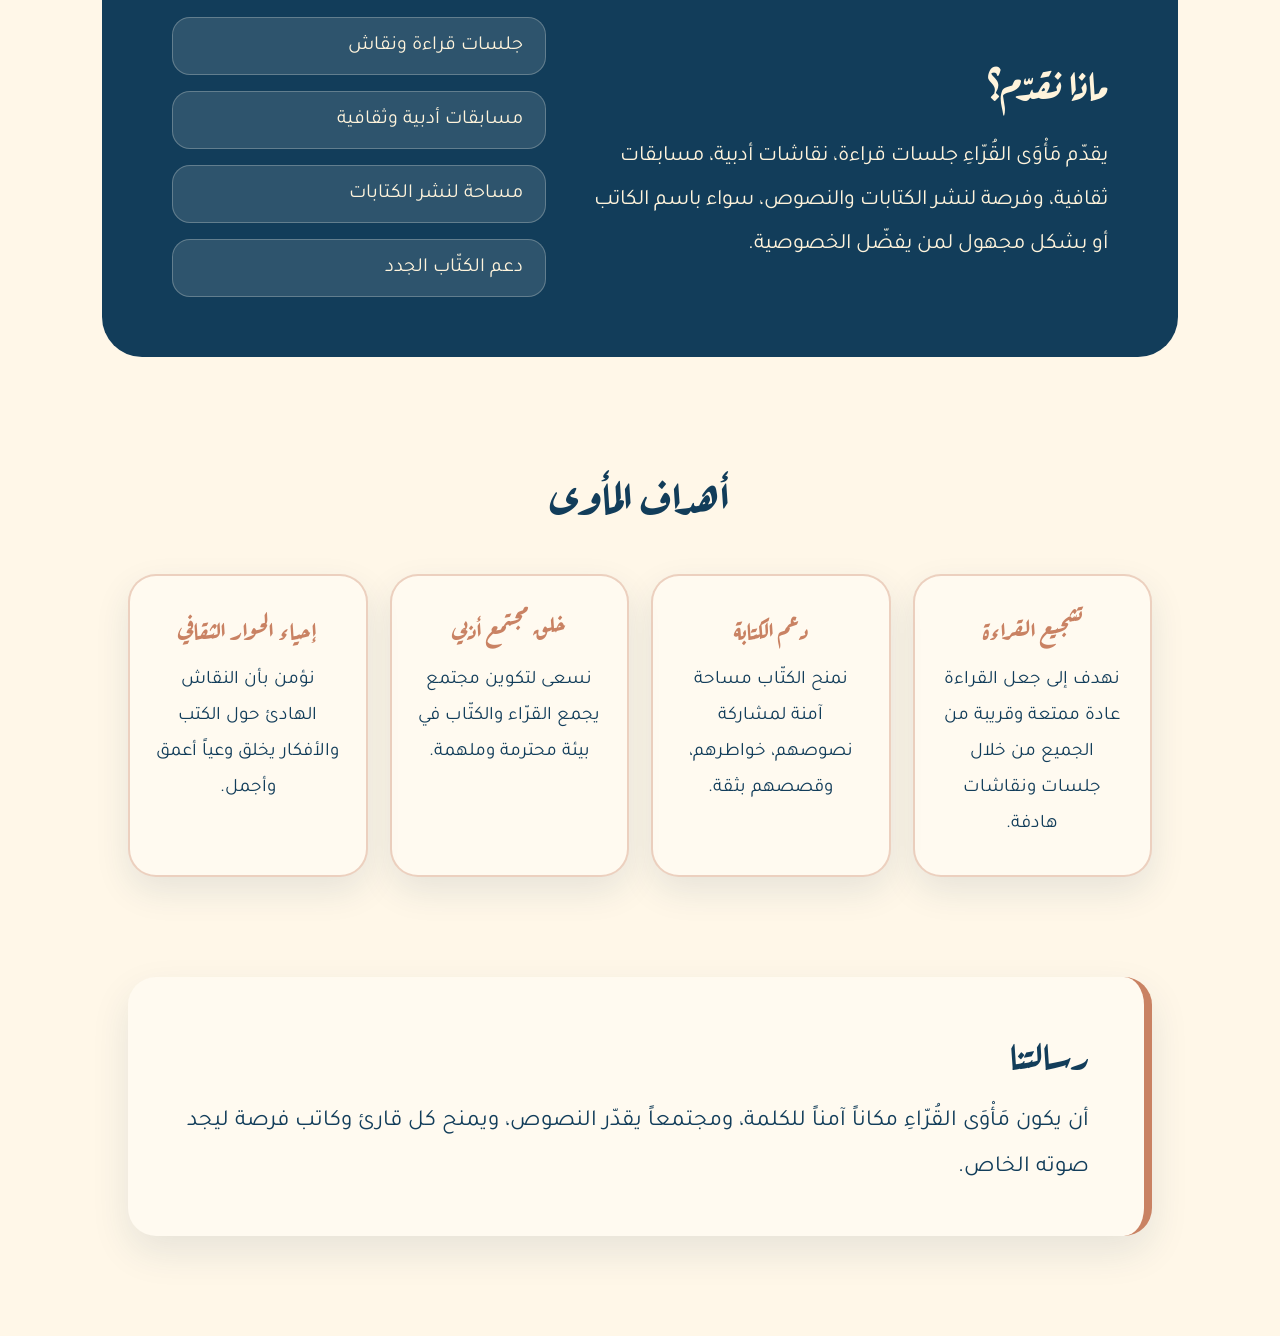
==== commit ecf4c055: "Add navigation links to about.html" ====
--- a/about.html
+++ b/about.html
@@ -13,6 +13,7 @@
 <body>
 <header>
   <img src="logo.png" alt="شعار مأوى القرّاء" class="logo">
+  <nav>
     <a href="index.html">الرئيسية</a>
     <a href="about.html">عن المأوى</a>
     <a href="index.html#team">فريقنا</a>
--- a/style.css
+++ b/style.css
@@ -1278,4 +1278,103 @@
 .nav a {
   font-size: 17px;
   font-weight: 800;
-}+}
+.menu-toggle {
+  display: none !important;
+}
+/* ===== أبسط ترتيب للهيدر على الموبايل ===== */
+
+header {
+  background-color: #183a56 !important;
+}
+
+@media (max-width: 768px) {
+  header {
+    width: 100% !important;
+    height: auto !important;
+    min-height: 125px !important;
+    padding: 14px 10px 16px !important;
+    display: flex !important;
+    flex-direction: column !important;
+    align-items: center !important;
+    justify-content: center !important;
+    gap: 12px !important;
+    background-color: #183a56 !important;
+    overflow: visible !important;
+  }
+
+  .logo {
+    position: static !important;
+    width: 85px !important;
+    height: auto !important;
+    margin: 0 auto !important;
+    left: auto !important;
+    top: auto !important;
+  }
+
+  .nav {
+    width: 100% !important;
+    display: flex !important;
+    flex-direction: row !important;
+    flex-wrap: nowrap !important;
+    justify-content: flex-start !important;
+    align-items: center !important;
+    gap: 10px !important;
+    padding: 8px 10px !important;
+    margin: 0 !important;
+    overflow-x: auto !important;
+    overflow-y: hidden !important;
+    white-space: nowrap !important;
+    background: transparent !important;
+    box-shadow: none !important;
+    scrollbar-width: none !important;
+  }
+
+  .nav::-webkit-scrollbar {
+    display: none !important;
+  }
+
+  .nav a {
+    flex: 0 0 auto !important;
+    display: inline-block !important;
+    width: auto !important;
+    padding: 9px 16px !important;
+    border-radius: 25px !important;
+    background-color: rgba(255, 244, 220, 0.12) !important;
+    color: #fff4dc !important;
+    font-size: 15px !important;
+    font-weight: 800 !important;
+    text-align: center !important;
+    text-decoration: none !important;
+    transform: none !important;
+  }
+
+  .nav a:hover {
+    background-color: rgba(201, 130, 99, 0.35) !important;
+    transform: none !important;
+  }
+
+  .hero {
+    min-height: auto !important;
+    padding: 55px 8% 70px !important;
+    flex-direction: column !important;
+    text-align: center !important;
+  }
+
+  .hero-content {
+    text-align: center !important;
+  }
+
+  .hero-content h1 {
+    font-size: 42px !important;
+  }
+
+  .hero-content p {
+    font-size: 20px !important;
+    line-height: 1.8 !important;
+  }
+
+  .hero-logo {
+    width: 210px !important;
+  }
+}
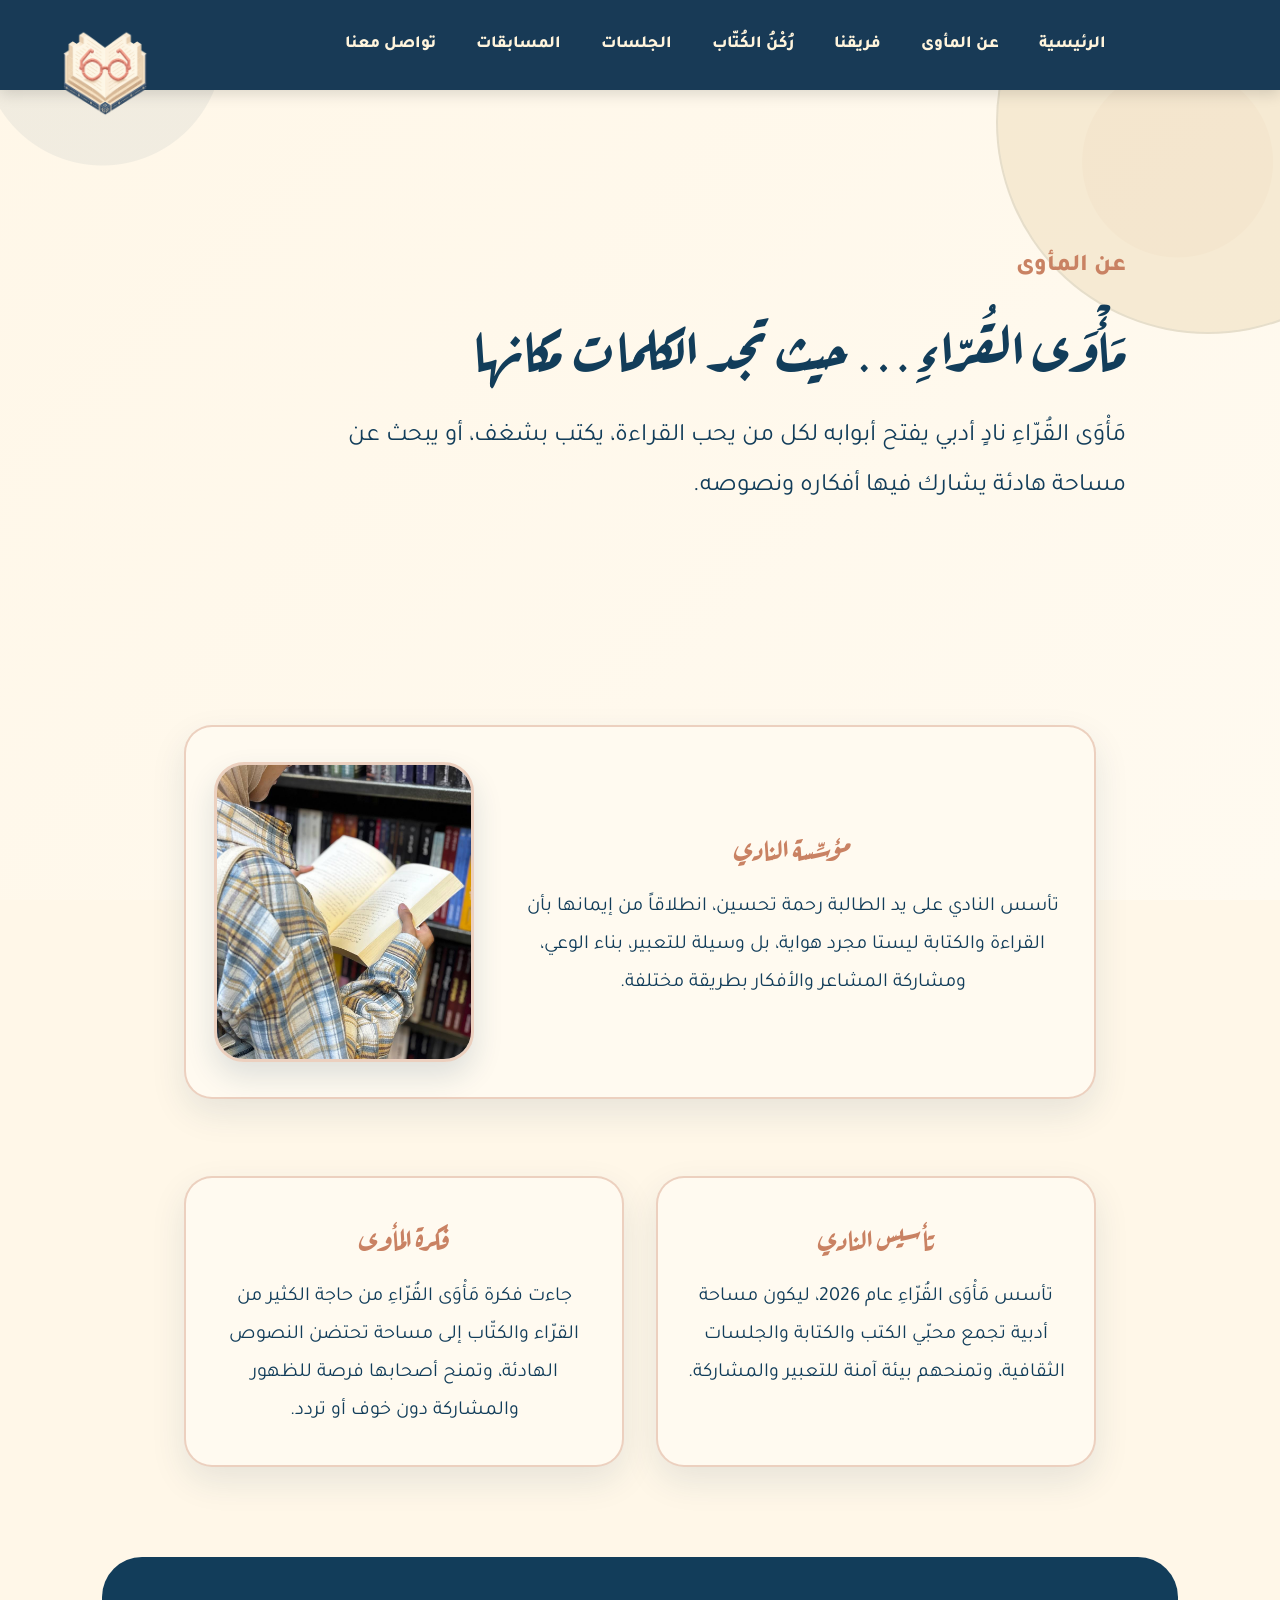
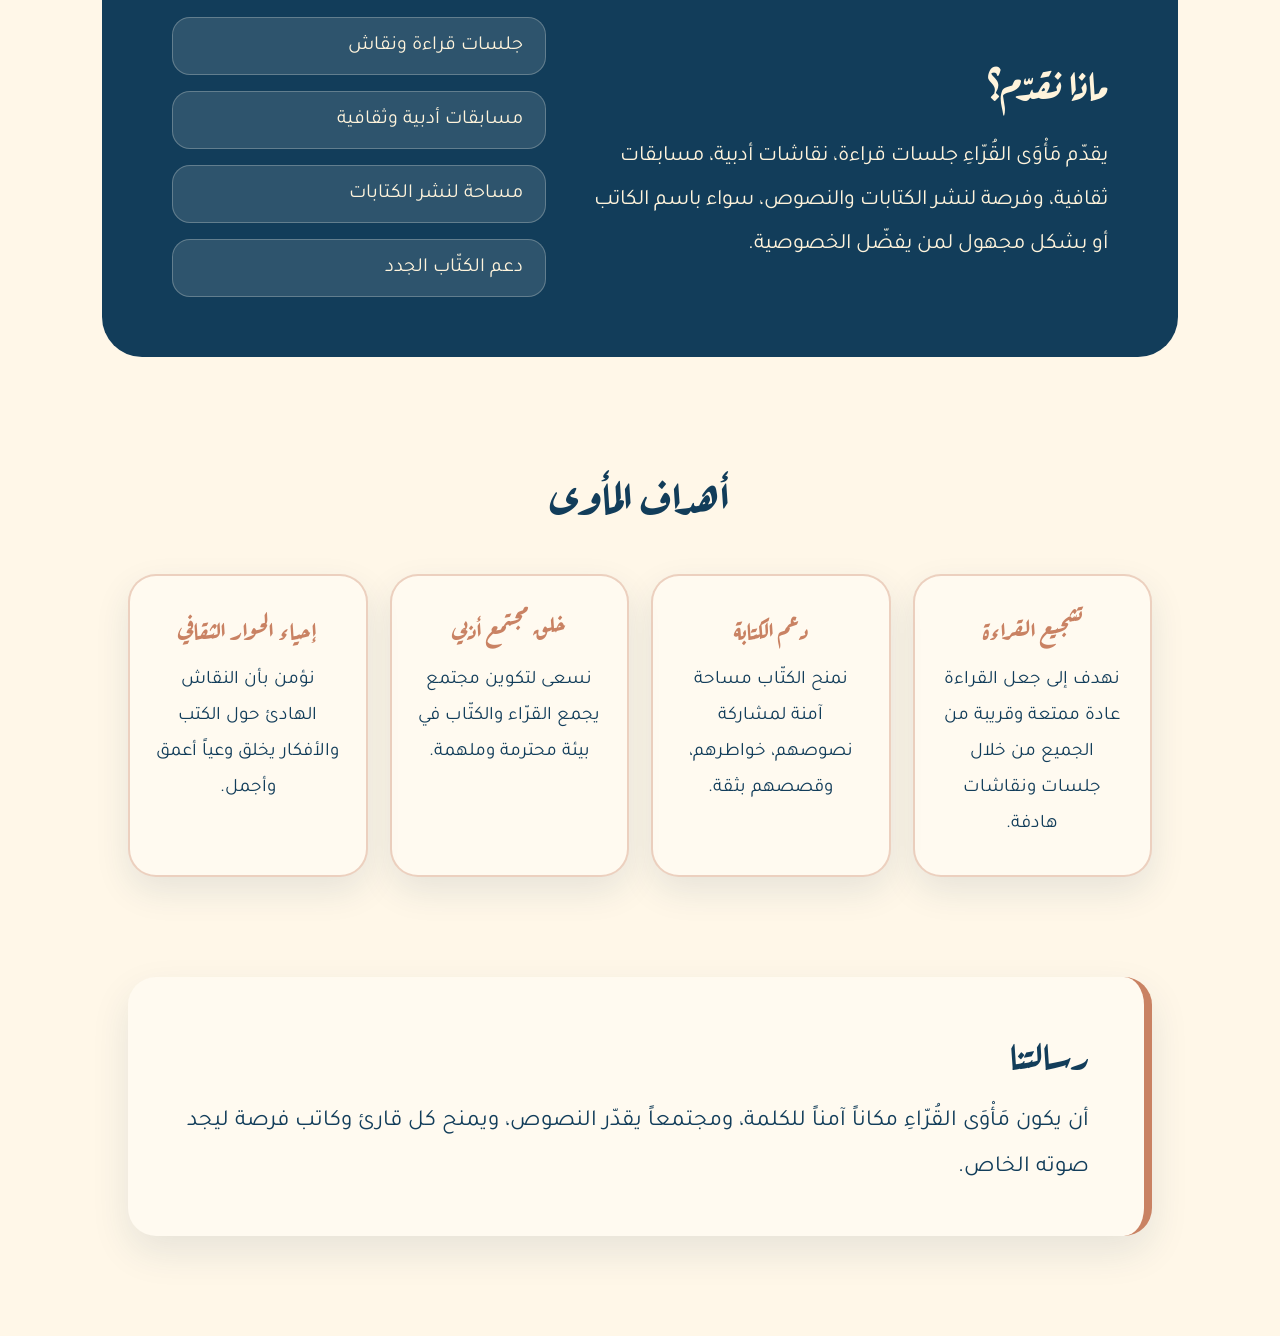
==== commit 0cbe5018: "Add class and id to navigation element" ====
--- a/about.html
+++ b/about.html
@@ -13,7 +13,7 @@
 <body>
 <header>
   <img src="logo.png" alt="شعار مأوى القرّاء" class="logo">
-  <nav>
+  <nav class="nav" id="navMenu">
     <a href="index.html">الرئيسية</a>
     <a href="about.html">عن المأوى</a>
     <a href="index.html#team">فريقنا</a>
